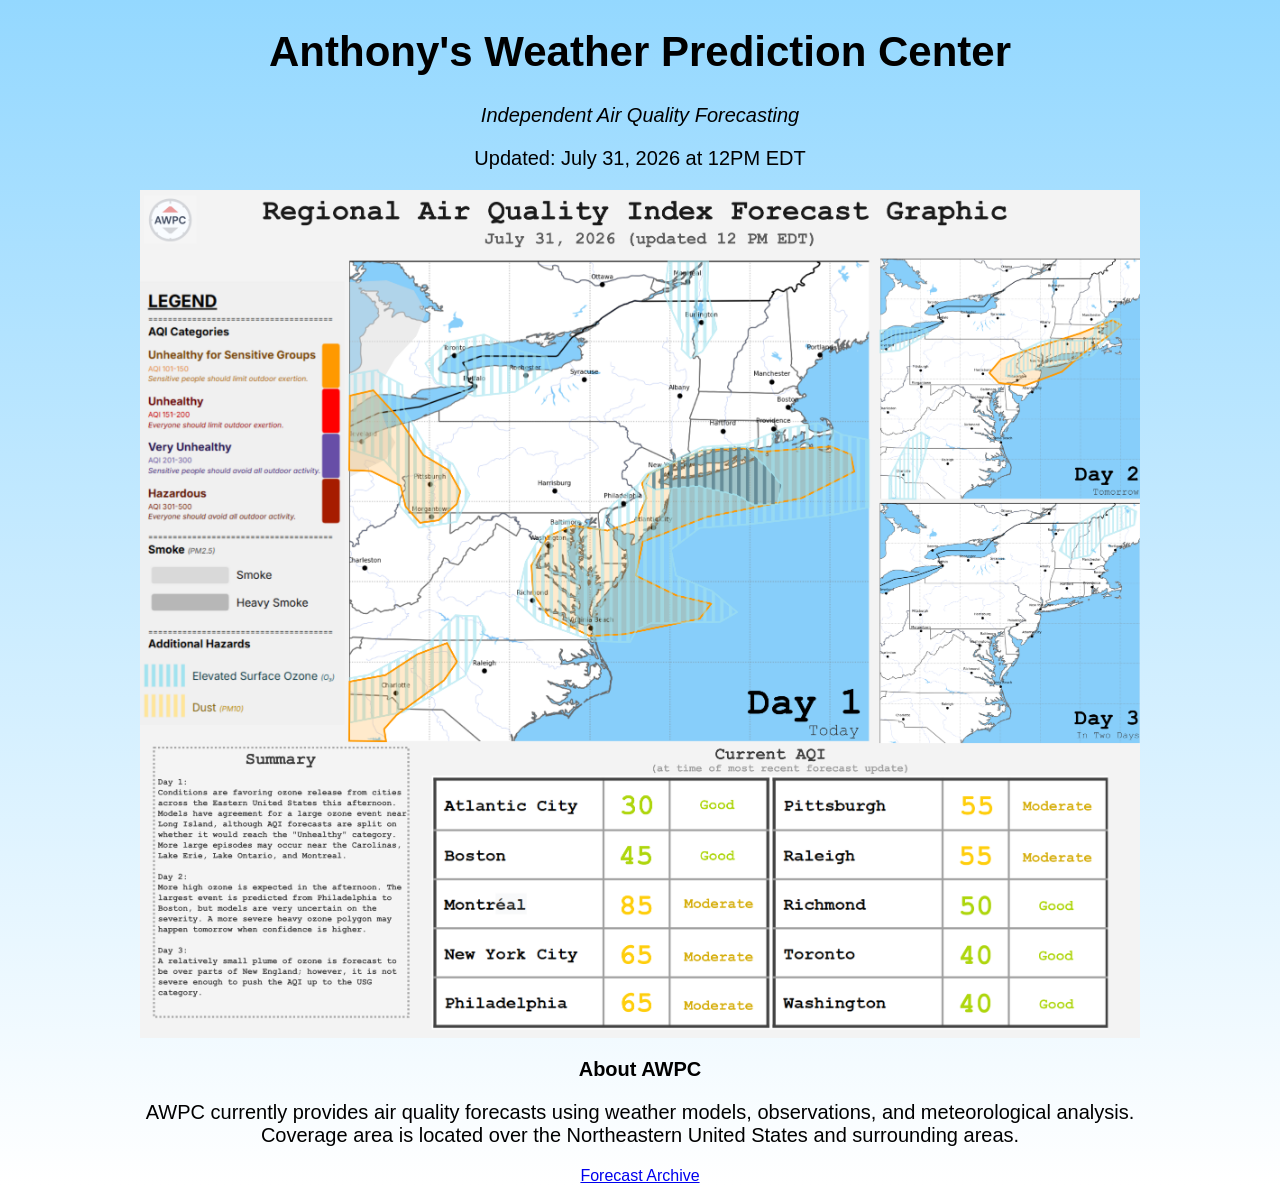
==== index.html @ 4707783c "Add files via upload" ====
<!DOCTYPE html>
<html>

<head>
    <title>Anthony's Weather Prediction Center (AWPC)</title>
    <link rel="stylesheet" href="style.css">
</head>

<body>

<h1>Anthony's Weather Prediction Center</h1>
<p><em>Independent Air Quality Forecasting</em></p>

<p>Updated: July 31, 2026 at 12PM EDT</p>

<img src="images/aqi_07312026_16z.png" style="max-width:100%; height:auto;">

<h2>About AWPC</h2>

<p>
AWPC currently provides air quality forecasts using weather models, observations, and meteorological analysis. 
Coverage area is located over the Northeastern United States and surrounding areas.
</p>

<a href="archive.html">Forecast Archive</a>

</body>

</html>
---- style.css ----
body {
    font-family: "Segoe UI", sans-serif;
    text-align: center;
    max-width: 1000px;
    margin: auto;
}

body {
    background: linear-gradient(to bottom, #94d8ff, #ffffff);
}

h1 {
    font-size: 42px;
}

h2 {
    font-size:20px;
}

p {
    font-size: 20px;
}

img {
    max-width: 100%;
    height: auto;
}
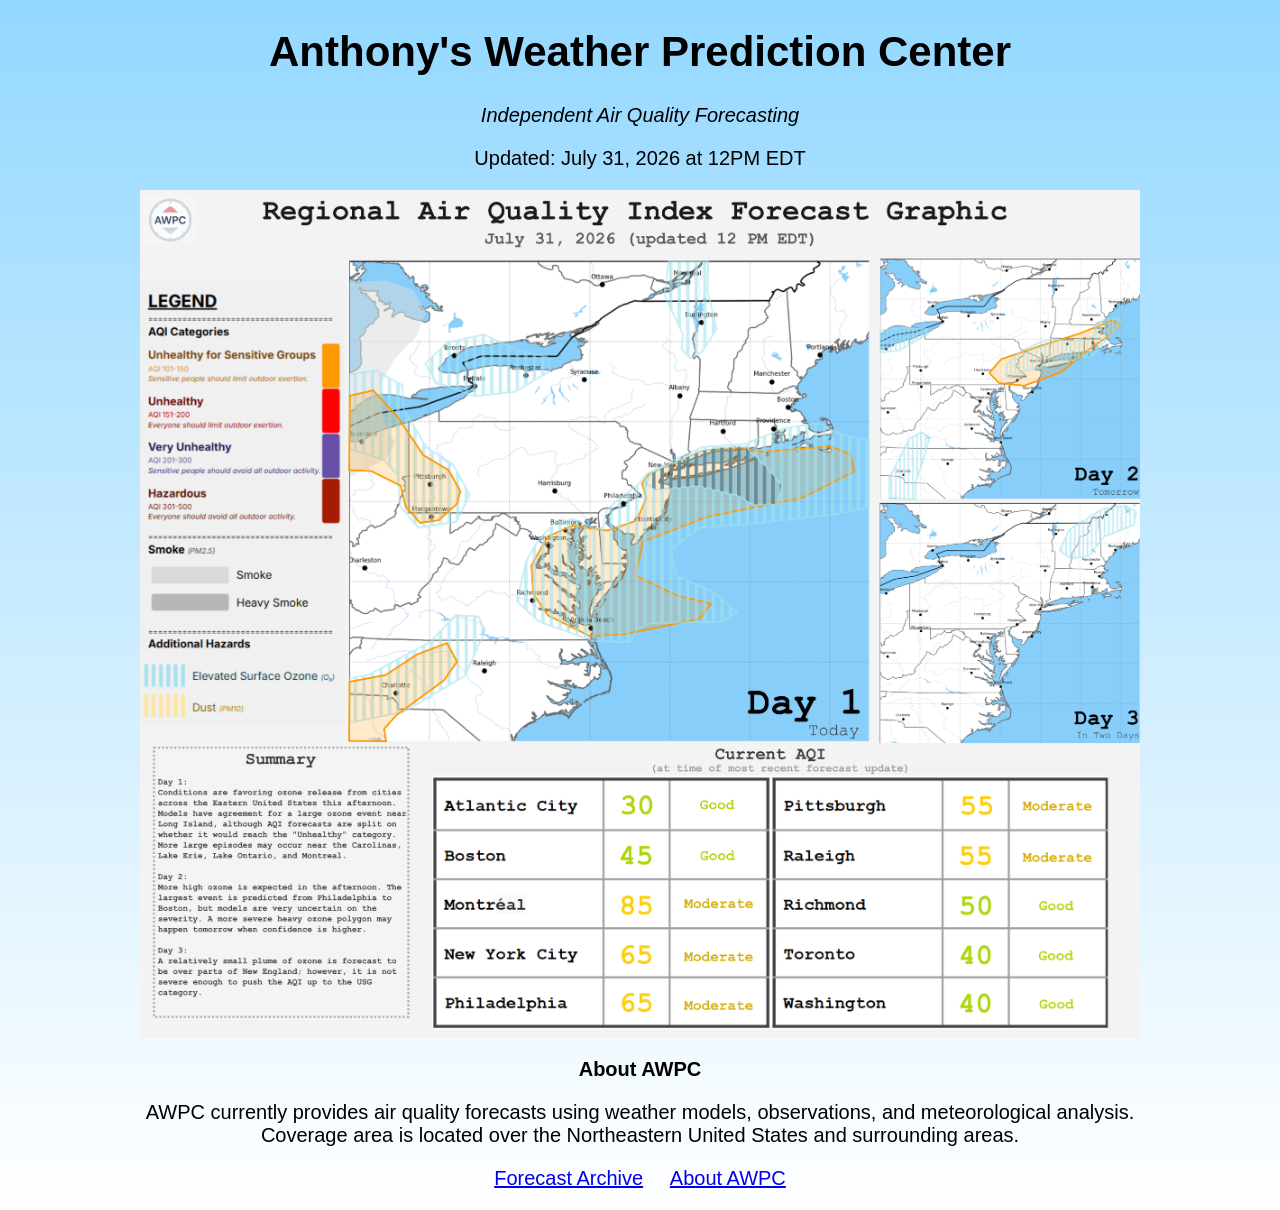
==== commit d12e5355: "Add files via upload" ====
--- a/index.html
+++ b/index.html
@@ -6,7 +6,7 @@
     <link rel="stylesheet" href="style.css">
 </head>
 
-<body>
+<body class="home">
 
 <h1>Anthony's Weather Prediction Center</h1>
 <p><em>Independent Air Quality Forecasting</em></p>
@@ -22,7 +22,11 @@
 Coverage area is located over the Northeastern United States and surrounding areas.
 </p>
 
-<a href="archive.html">Forecast Archive</a>
+<p>
+    <a href="archive.html">Forecast Archive</a>
+    &nbsp;&nbsp;&nbsp;
+    <a href="about.html">About AWPC</a>
+</p>
 
 </body>
 
--- a/style.css
+++ b/style.css
@@ -3,10 +3,6 @@
     text-align: center;
     max-width: 1000px;
     margin: auto;
-}
-
-body {
-    background: linear-gradient(to bottom, #94d8ff, #ffffff);
 }
 
 h1 {
@@ -17,11 +13,25 @@
     font-size:20px;
 }
 
+h3 {
+    font-size: 36px;
+    text-align: left;
+}
+
 p {
     font-size: 20px;
+    font-family: "Segoe UI", sans-serif;
 }
 
 img {
     max-width: 100%;
     height: auto;
+}
+
+.left{
+    text-align: left;
+}
+
+.home{
+    background: linear-gradient(to bottom, #94d8ff, #ffffff);
 }
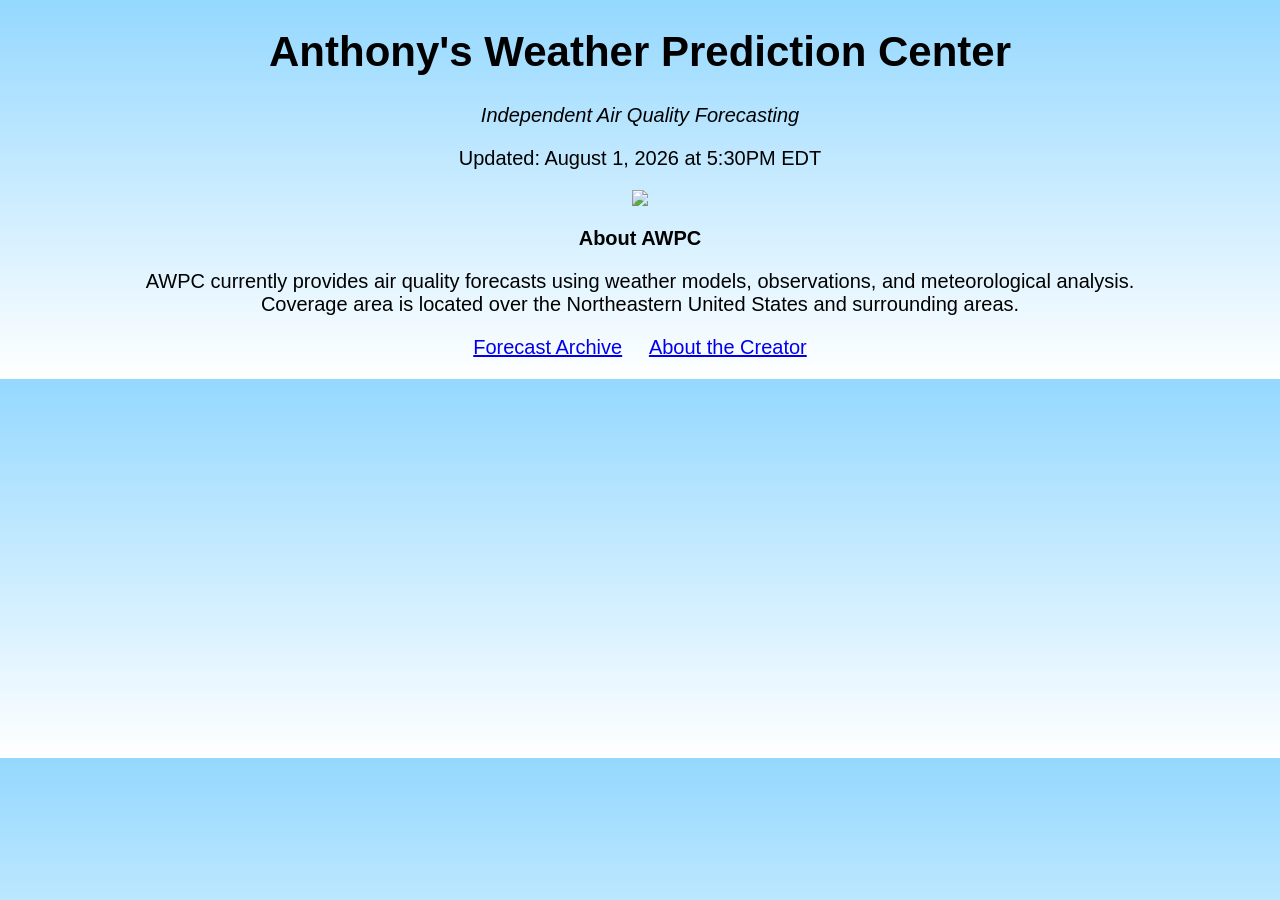
==== commit 635e5460: "updated forecast" ====
--- a/index.html
+++ b/index.html
@@ -11,9 +11,9 @@
 <h1>Anthony's Weather Prediction Center</h1>
 <p><em>Independent Air Quality Forecasting</em></p>
 
-<p>Updated: July 31, 2026 at 12PM EDT</p>
+<p>Updated: August 1, 2026 at 5:30PM EDT</p>
 
-<img src="images/aqi_07312026_16z.png" style="max-width:100%; height:auto;">
+<img src="images/aqi_08012026.png" style="max-width:100%; height:auto;">
 
 <h2>About AWPC</h2>
 
@@ -25,7 +25,7 @@
 <p>
     <a href="archive.html">Forecast Archive</a>
     &nbsp;&nbsp;&nbsp;
-    <a href="about.html">About AWPC</a>
+    <a href="about.html">About the Creator</a>
 </p>
 
 </body>
--- a/style.css
+++ b/style.css
@@ -3,6 +3,10 @@
     text-align: center;
     max-width: 1000px;
     margin: auto;
+}
+
+head {
+    background: white
 }
 
 h1 {
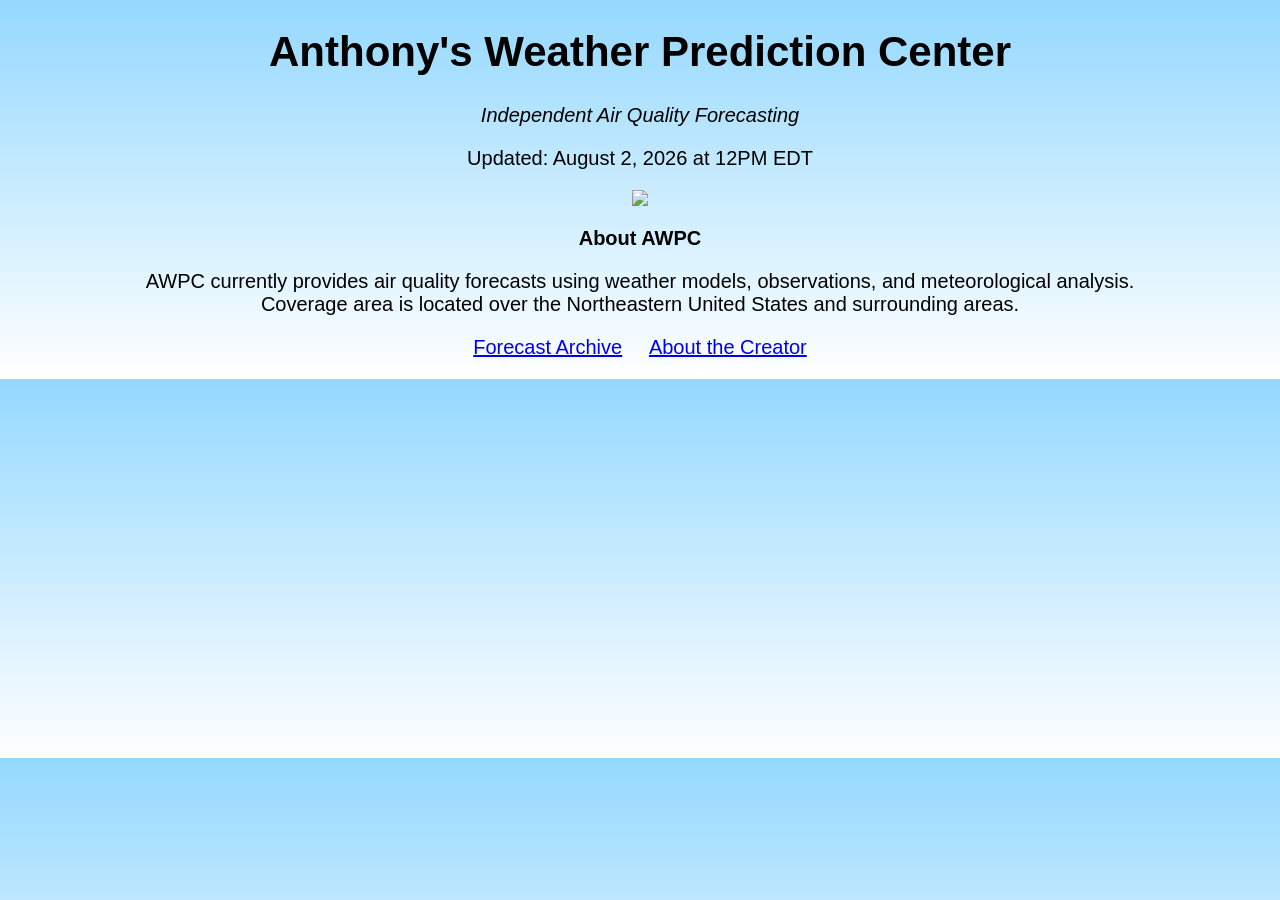
==== commit 76cd26dc: "updated archive and current forecast map" ====
--- a/index.html
+++ b/index.html
@@ -11,9 +11,9 @@
 <h1>Anthony's Weather Prediction Center</h1>
 <p><em>Independent Air Quality Forecasting</em></p>
 
-<p>Updated: August 1, 2026 at 5:30PM EDT</p>
+<p>Updated: August 2, 2026 at 12PM EDT</p>
 
-<img src="images/aqi_08012026.png" style="max-width:100%; height:auto;">
+<img src="images/aqi_08022026.png" style="max-width:100%; height:auto;">
 
 <h2>About AWPC</h2>
 
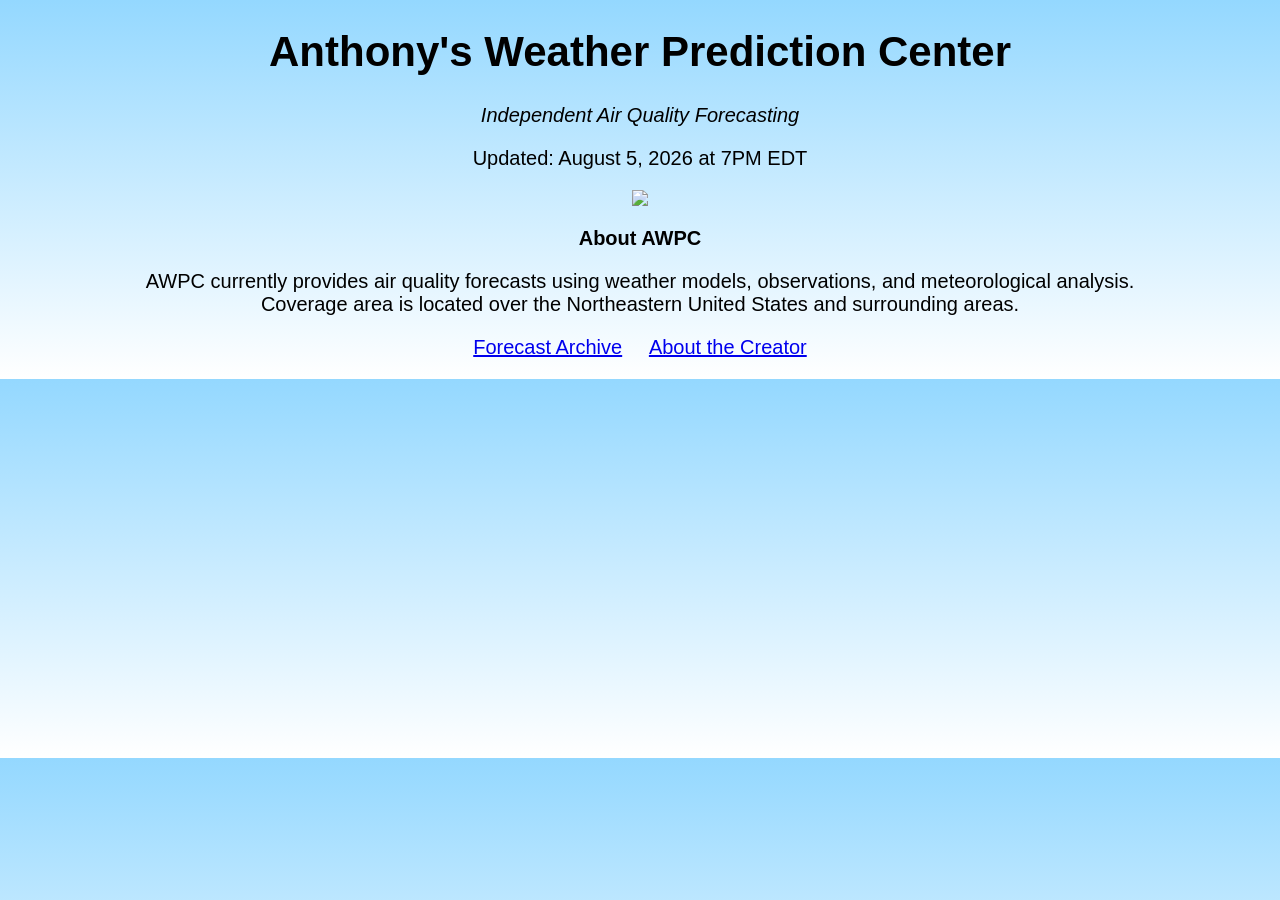
==== commit dda0419b: "update" ====
--- a/index.html
+++ b/index.html
@@ -11,9 +11,9 @@
 <h1>Anthony's Weather Prediction Center</h1>
 <p><em>Independent Air Quality Forecasting</em></p>
 
-<p>Updated: August 2, 2026 at 12PM EDT</p>
+<p>Updated: August 5, 2026 at 7PM EDT</p>
 
-<img src="images/aqi_08022026.png" style="max-width:100%; height:auto;">
+<img src="images/aqi_08052026.png" style="max-width:100%; height:auto;">
 
 <h2>About AWPC</h2>
 
